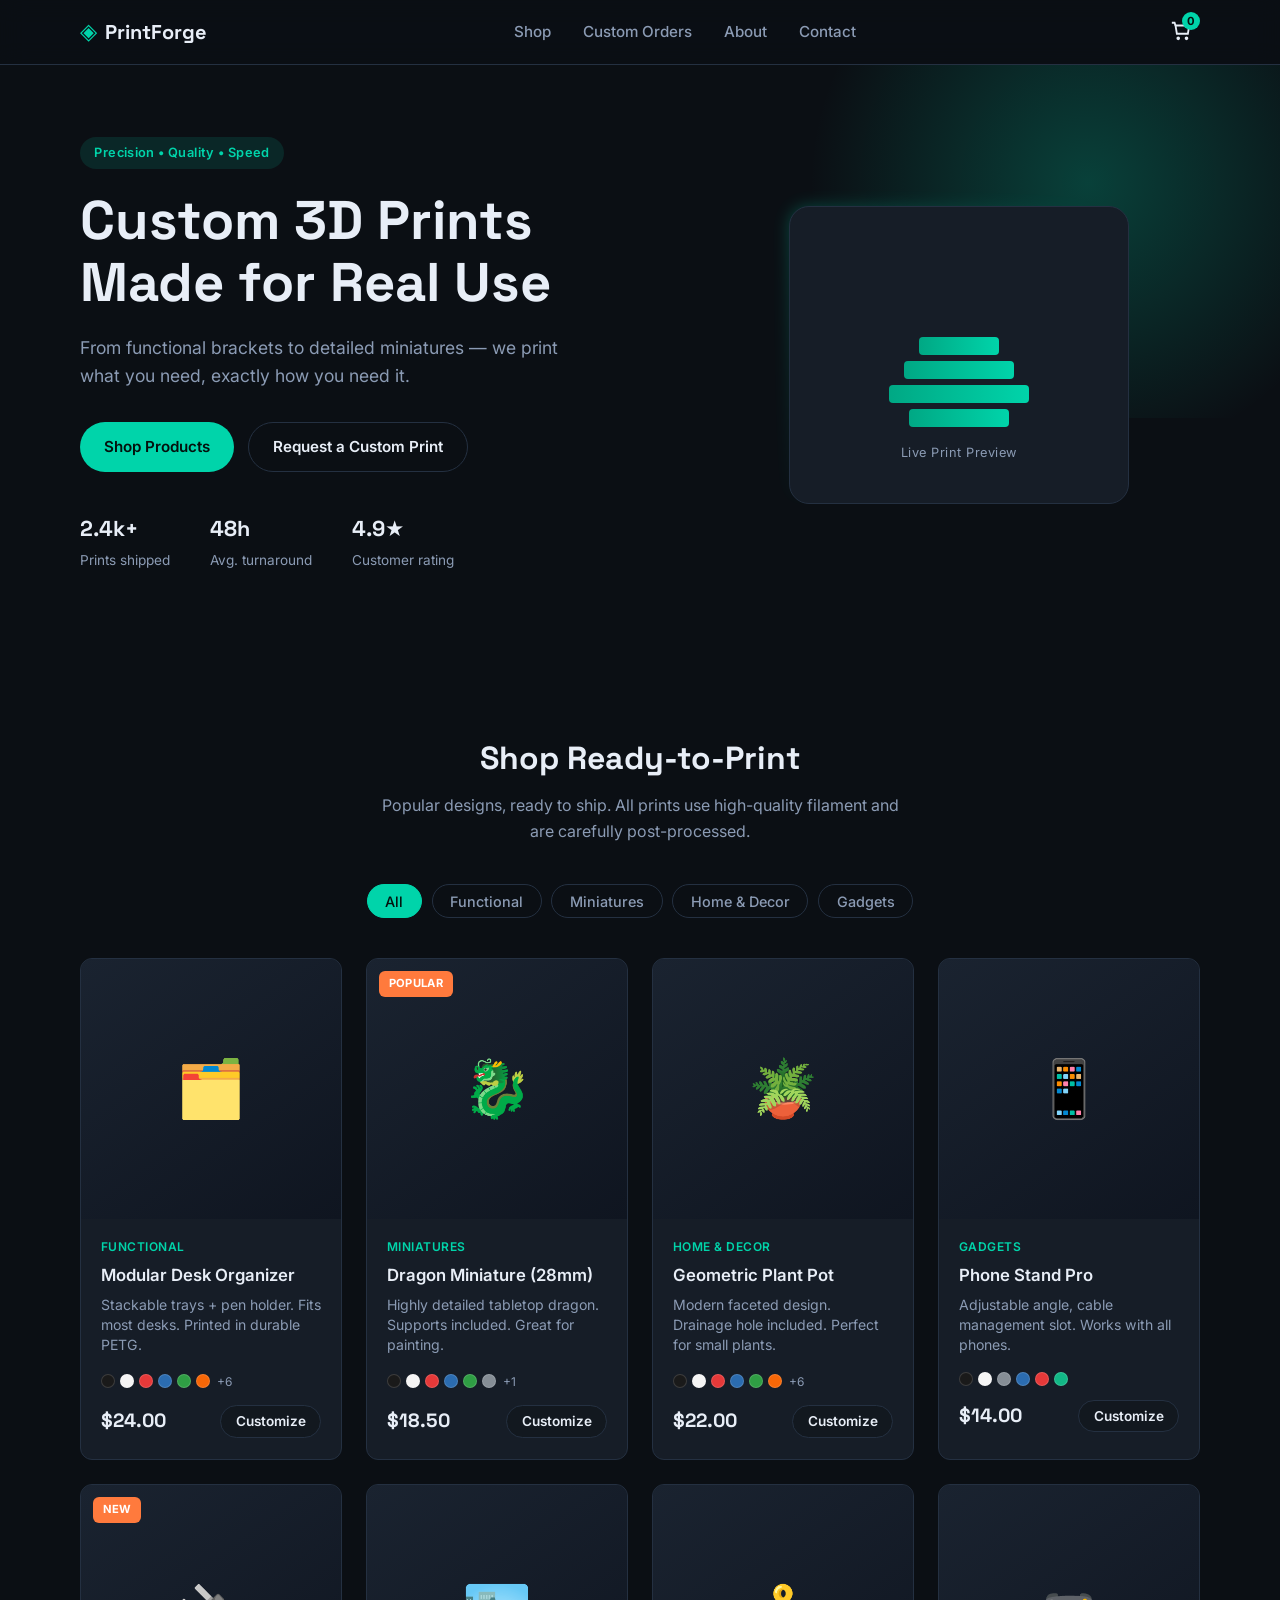
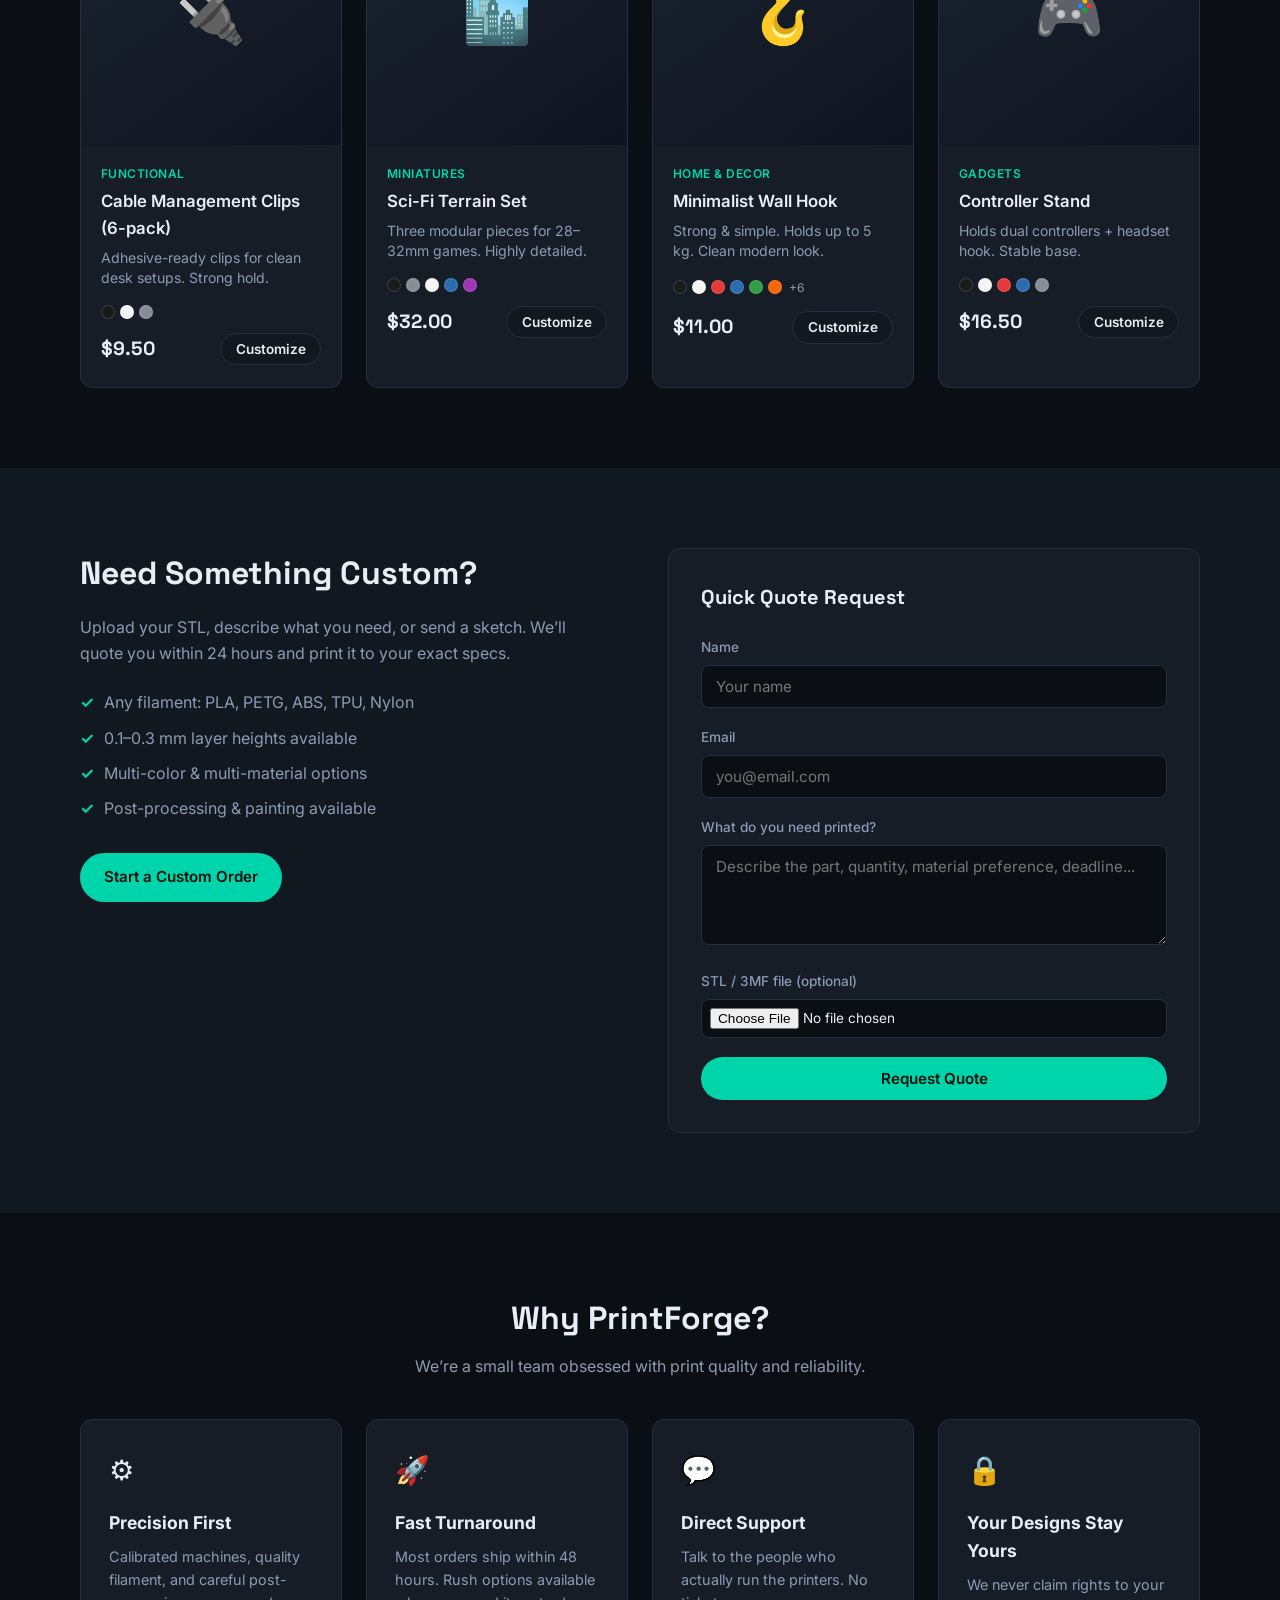
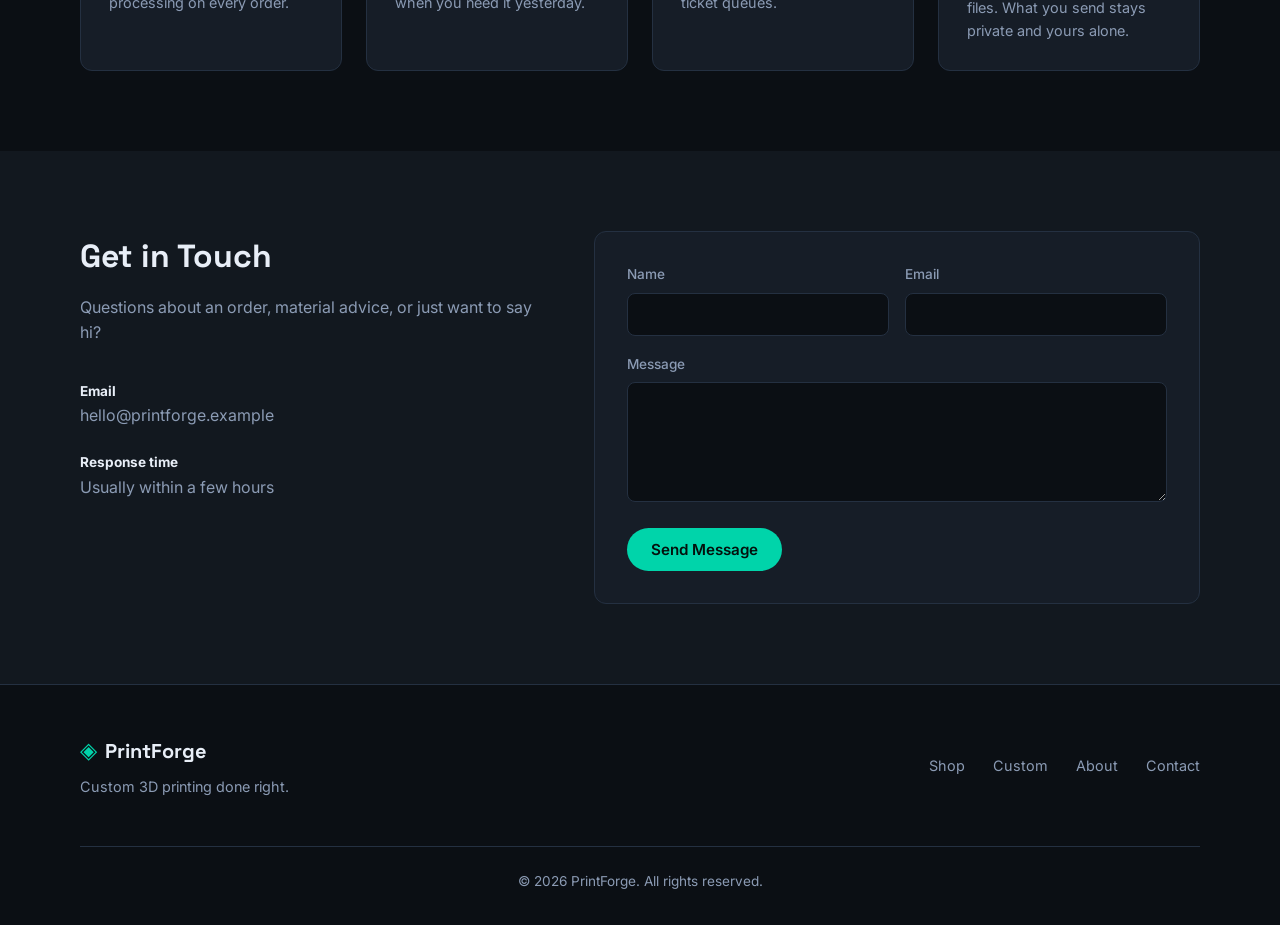
==== index.html @ bb6e5cdf "Add files via upload" ====
<!DOCTYPE html>
<html lang="en">
<head>
  <meta charset="UTF-8" />
  <meta name="viewport" content="width=device-width, initial-scale=1.0" />
  <title>PrintForge | Custom 3D Prints</title>
  <meta name="description" content="High-quality custom 3D prints. Functional parts, miniatures, and creative designs delivered fast." />
  <link rel="preconnect" href="https://fonts.googleapis.com" />
  <link rel="preconnect" href="https://fonts.gstatic.com" crossorigin />
  <link href="https://fonts.googleapis.com/css2?family=Inter:wght@400;500;600;700;800&family=Space+Grotesk:wght@500;600;700&display=swap" rel="stylesheet" />
  <link rel="stylesheet" href="styles.css" />
</head>
<body>
  <!-- Header -->
  <header class="header">
    <div class="container header-inner">
      <a href="#" class="logo">
        <span class="logo-icon">◈</span>
        <span class="logo-text">PrintForge</span>
      </a>
      <nav class="nav" id="nav">
        <a href="#products">Shop</a>
        <a href="#custom">Custom Orders</a>
        <a href="#about">About</a>
        <a href="#contact">Contact</a>
      </nav>
      <div class="header-actions">
        <button class="cart-btn" id="cartBtn" aria-label="Open cart">
          <svg width="22" height="22" viewBox="0 0 24 24" fill="none" stroke="currentColor" stroke-width="2">
            <path d="M6 6h15l-1.5 9h-12z"/>
            <circle cx="9" cy="20" r="1"/>
            <circle cx="18" cy="20" r="1"/>
            <path d="M6 6L5 3H2"/>
          </svg>
          <span class="cart-count" id="cartCount">0</span>
        </button>
        <button class="menu-btn" id="menuBtn" aria-label="Menu">
          <span></span><span></span><span></span>
        </button>
      </div>
    </div>
  </header>

  <!-- Hero -->
  <section class="hero">
    <div class="container hero-inner">
      <div class="hero-content">
        <p class="hero-badge">Precision • Quality • Speed</p>
        <h1>Custom 3D Prints<br />Made for Real Use</h1>
        <p class="hero-sub">
          From functional brackets to detailed miniatures — we print what you need, exactly how you need it.
        </p>
        <div class="hero-ctas">
          <a href="#products" class="btn btn-primary">Shop Products</a>
          <a href="#custom" class="btn btn-outline">Request a Custom Print</a>
        </div>
        <div class="hero-stats">
          <div><strong>2.4k+</strong><span>Prints shipped</span></div>
          <div><strong>48h</strong><span>Avg. turnaround</span></div>
          <div><strong>4.9★</strong><span>Customer rating</span></div>
        </div>
      </div>
      <div class="hero-visual">
        <div class="hero-card">
          <div class="hero-card-glow"></div>
          <div class="print-preview">
            <div class="layer layer-1"></div>
            <div class="layer layer-2"></div>
            <div class="layer layer-3"></div>
            <div class="layer layer-4"></div>
          </div>
          <p class="preview-label">Live Print Preview</p>
        </div>
      </div>
    </div>
  </section>

  <!-- Products -->
  <section class="products" id="products">
    <div class="container">
      <div class="section-header">
        <h2>Shop Ready-to-Print</h2>
        <p>Popular designs, ready to ship. All prints use high-quality filament and are carefully post-processed.</p>
      </div>

      <div class="filters">
        <button class="filter-btn active" data-filter="all">All</button>
        <button class="filter-btn" data-filter="functional">Functional</button>
        <button class="filter-btn" data-filter="miniatures">Miniatures</button>
        <button class="filter-btn" data-filter="home">Home & Decor</button>
        <button class="filter-btn" data-filter="gadgets">Gadgets</button>
      </div>

      <div class="product-grid" id="productGrid">
        <!-- Products injected by JS -->
      </div>
    </div>
  </section>

  <!-- Custom Orders -->
  <section class="custom" id="custom">
    <div class="container custom-inner">
      <div class="custom-content">
        <h2>Need Something Custom?</h2>
        <p>
          Upload your STL, describe what you need, or send a sketch. We’ll quote you within 24 hours and print it to your exact specs.
        </p>
        <ul class="custom-features">
          <li>Any filament: PLA, PETG, ABS, TPU, Nylon</li>
          <li>0.1–0.3 mm layer heights available</li>
          <li>Multi-color & multi-material options</li>
          <li>Post-processing & painting available</li>
        </ul>
        <a href="#contact" class="btn btn-primary">Start a Custom Order</a>
      </div>
      <div class="custom-form-card">
        <h3>Quick Quote Request</h3>
        <form id="quoteForm">
          <div class="form-group">
            <label for="name">Name</label>
            <input type="text" id="name" name="name" required placeholder="Your name" />
          </div>
          <div class="form-group">
            <label for="email">Email</label>
            <input type="email" id="email" name="email" required placeholder="you@email.com" />
          </div>
          <div class="form-group">
            <label for="description">What do you need printed?</label>
            <textarea id="description" name="description" rows="4" required placeholder="Describe the part, quantity, material preference, deadline..."></textarea>
          </div>
          <div class="form-group">
            <label for="file">STL / 3MF file (optional)</label>
            <input type="file" id="file" name="file" accept=".stl,.3mf,.obj" />
          </div>
          <button type="submit" class="btn btn-primary btn-full">Request Quote</button>
        </form>
      </div>
    </div>
  </section>

  <!-- About -->
  <section class="about" id="about">
    <div class="container">
      <div class="section-header">
        <h2>Why PrintForge?</h2>
        <p>We’re a small team obsessed with print quality and reliability.</p>
      </div>
      <div class="about-grid">
        <div class="about-card">
          <div class="about-icon">⚙️</div>
          <h3>Precision First</h3>
          <p>Calibrated machines, quality filament, and careful post-processing on every order.</p>
        </div>
        <div class="about-card">
          <div class="about-icon">🚀</div>
          <h3>Fast Turnaround</h3>
          <p>Most orders ship within 48 hours. Rush options available when you need it yesterday.</p>
        </div>
        <div class="about-card">
          <div class="about-icon">💬</div>
          <h3>Direct Support</h3>
          <p>Talk to the people who actually run the printers. No ticket queues.</p>
        </div>
        <div class="about-card">
          <div class="about-icon">🔒</div>
          <h3>Your Designs Stay Yours</h3>
          <p>We never claim rights to your files. What you send stays private and yours alone.</p>
        </div>
      </div>
    </div>
  </section>

  <!-- Contact -->
  <section class="contact" id="contact">
    <div class="container contact-inner">
      <div>
        <h2>Get in Touch</h2>
        <p>Questions about an order, material advice, or just want to say hi?</p>
        <div class="contact-details">
          <p><strong>Email</strong><br />hello@printforge.example</p>
          <p><strong>Response time</strong><br />Usually within a few hours</p>
        </div>
      </div>
      <form class="contact-form" id="contactForm">
        <div class="form-row">
          <div class="form-group">
            <label for="c-name">Name</label>
            <input type="text" id="c-name" required />
          </div>
          <div class="form-group">
            <label for="c-email">Email</label>
            <input type="email" id="c-email" required />
          </div>
        </div>
        <div class="form-group">
          <label for="c-message">Message</label>
          <textarea id="c-message" rows="5" required></textarea>
        </div>
        <button type="submit" class="btn btn-primary">Send Message</button>
      </form>
    </div>
  </section>

  <!-- Footer -->
  <footer class="footer">
    <div class="container footer-inner">
      <div class="footer-brand">
        <a href="#" class="logo">
          <span class="logo-icon">◈</span>
          <span class="logo-text">PrintForge</span>
        </a>
        <p>Custom 3D printing done right.</p>
      </div>
      <div class="footer-links">
        <a href="#products">Shop</a>
        <a href="#custom">Custom</a>
        <a href="#about">About</a>
        <a href="#contact">Contact</a>
      </div>
      <p class="copyright">© 2026 PrintForge. All rights reserved.</p>
    </div>
  </footer>

  <!-- Product Modal (Color Picker) -->
  <div class="modal-overlay" id="modalOverlay"></div>
  <div class="product-modal" id="productModal">
    <button class="modal-close" id="modalClose" aria-label="Close">×</button>
    <div class="modal-image">
      <img id="modalImage" src="" alt="" style="display:none; max-width:100%; max-height:160px; object-fit:contain;">
      <span id="modalEmoji">🗂️</span>
    </div>
    <div class="modal-body">
      <h2 id="modalTitle">Product Title</h2>
      <p id="modalDesc" class="modal-desc">Product description goes here.</p>
      <div class="modal-price" id="modalPrice">$0.00</div>

      <div class="color-section">
        <div class="color-header">
          <span>Choose Color</span>
          <strong id="selectedColorLabel">Black</strong>
        </div>
        <div class="color-options" id="colorOptions">
          <!-- Color swatches injected by JS -->
        </div>
      </div>

      <button class="btn btn-primary btn-full" id="modalAddBtn">Add to Cart</button>
    </div>
  </div>

  <!-- Cart Drawer -->
  <div class="cart-overlay" id="cartOverlay"></div>
  <aside class="cart-drawer" id="cartDrawer">
    <div class="cart-header">
      <h3>Your Cart</h3>
      <button class="close-cart" id="closeCart" aria-label="Close cart">×</button>
    </div>
    <div class="cart-items" id="cartItems">
      <!-- Cart items injected here -->
    </div>
    <div class="cart-footer">
      <div class="cart-total">
        <span>Total</span>
        <strong id="cartTotal">$0.00</strong>
      </div>
      <button class="btn btn-primary btn-full" id="checkoutBtn">Checkout</button>
      <p class="cart-note">Demo cart — connect Stripe or PayPal to accept real payments.</p>
    </div>
  </aside>

  <!-- Toast -->
  <div class="toast" id="toast"></div>

  <script src="script.js"></script>
</body>
</html>
---- styles.css ----
/* ===== Reset & Base ===== */
*, *::before, *::after {
  box-sizing: border-box;
  margin: 0;
  padding: 0;
}

:root {
  --bg: #0b0f14;
  --bg-elevated: #12181f;
  --bg-card: #161d27;
  --border: #243041;
  --text: #e8eef7;
  --text-muted: #8b9bb4;
  --accent: #00d4aa;
  --accent-dim: #00a884;
  --accent-glow: rgba(0, 212, 170, 0.25);
  --orange: #ff7a3d;
  --radius: 12px;
  --radius-sm: 8px;
  --shadow: 0 8px 32px rgba(0, 0, 0, 0.4);
  --font: 'Inter', system-ui, sans-serif;
  --font-display: 'Space Grotesk', system-ui, sans-serif;
}

html {
  scroll-behavior: smooth;
}

body {
  font-family: var(--font);
  background: var(--bg);
  color: var(--text);
  line-height: 1.6;
  overflow-x: hidden;
}

img {
  max-width: 100%;
  display: block;
}

a {
  color: inherit;
  text-decoration: none;
}

button {
  font-family: inherit;
  cursor: pointer;
  border: none;
  background: none;
}

.container {
  width: min(1120px, 92%);
  margin-inline: auto;
}

/* ===== Buttons ===== */
.btn {
  display: inline-flex;
  align-items: center;
  justify-content: center;
  gap: 0.5rem;
  padding: 0.75rem 1.5rem;
  border-radius: 999px;
  font-weight: 600;
  font-size: 0.95rem;
  transition: all 0.2s ease;
}

.btn-primary {
  background: var(--accent);
  color: #04110d;
}

.btn-primary:hover {
  background: #00e8b8;
  transform: translateY(-1px);
  box-shadow: 0 6px 20px var(--accent-glow);
}

.btn-outline {
  border: 1.5px solid var(--border);
  color: var(--text);
}

.btn-outline:hover {
  border-color: var(--accent);
  color: var(--accent);
}

.btn-full {
  width: 100%;
}

/* ===== Header ===== */
.header {
  position: sticky;
  top: 0;
  z-index: 100;
  background: rgba(11, 15, 20, 0.85);
  backdrop-filter: blur(12px);
  border-bottom: 1px solid var(--border);
}

.header-inner {
  display: flex;
  align-items: center;
  justify-content: space-between;
  height: 64px;
}

.logo {
  display: flex;
  align-items: center;
  gap: 0.5rem;
  font-family: var(--font-display);
  font-weight: 700;
  font-size: 1.25rem;
}

.logo-icon {
  color: var(--accent);
  font-size: 1.4rem;
}

.nav {
  display: flex;
  gap: 2rem;
}

.nav a {
  color: var(--text-muted);
  font-weight: 500;
  font-size: 0.95rem;
  transition: color 0.2s;
}

.nav a:hover {
  color: var(--text);
}

.header-actions {
  display: flex;
  align-items: center;
  gap: 0.75rem;
}

.cart-btn {
  position: relative;
  color: var(--text);
  padding: 0.5rem;
}

.cart-count {
  position: absolute;
  top: 0;
  right: 0;
  background: var(--accent);
  color: #04110d;
  font-size: 0.7rem;
  font-weight: 700;
  width: 18px;
  height: 18px;
  border-radius: 50%;
  display: flex;
  align-items: center;
  justify-content: center;
}

.menu-btn {
  display: none;
  flex-direction: column;
  gap: 5px;
  padding: 0.5rem;
}

.menu-btn span {
  display: block;
  width: 22px;
  height: 2px;
  background: var(--text);
  border-radius: 2px;
}

/* ===== Hero ===== */
.hero {
  padding: 4.5rem 0 5rem;
  position: relative;
  overflow: hidden;
}

.hero::before {
  content: '';
  position: absolute;
  top: -20%;
  right: -10%;
  width: 50%;
  height: 80%;
  background: radial-gradient(circle, var(--accent-glow) 0%, transparent 70%);
  pointer-events: none;
}

.hero-inner {
  display: grid;
  grid-template-columns: 1.1fr 0.9fr;
  gap: 3rem;
  align-items: center;
}

.hero-badge {
  display: inline-block;
  background: rgba(0, 212, 170, 0.12);
  color: var(--accent);
  font-size: 0.8rem;
  font-weight: 600;
  padding: 0.35rem 0.9rem;
  border-radius: 999px;
  margin-bottom: 1.25rem;
  letter-spacing: 0.03em;
}

.hero h1 {
  font-family: var(--font-display);
  font-size: clamp(2.4rem, 5vw, 3.4rem);
  font-weight: 700;
  line-height: 1.15;
  margin-bottom: 1.25rem;
}

.hero-sub {
  color: var(--text-muted);
  font-size: 1.1rem;
  max-width: 480px;
  margin-bottom: 2rem;
}

.hero-ctas {
  display: flex;
  flex-wrap: wrap;
  gap: 0.85rem;
  margin-bottom: 2.5rem;
}

.hero-stats {
  display: flex;
  gap: 2.5rem;
}

.hero-stats strong {
  display: block;
  font-family: var(--font-display);
  font-size: 1.35rem;
  font-weight: 700;
}

.hero-stats span {
  font-size: 0.85rem;
  color: var(--text-muted);
}

/* Hero visual */
.hero-visual {
  display: flex;
  justify-content: center;
}

.hero-card {
  position: relative;
  background: var(--bg-card);
  border: 1px solid var(--border);
  border-radius: 20px;
  padding: 2.5rem 2rem;
  width: 100%;
  max-width: 340px;
  text-align: center;
}

.hero-card-glow {
  position: absolute;
  inset: -1px;
  border-radius: 20px;
  background: linear-gradient(135deg, var(--accent), transparent 50%);
  opacity: 0.3;
  z-index: -1;
  filter: blur(8px);
}

.print-preview {
  height: 180px;
  display: flex;
  flex-direction: column;
  justify-content: flex-end;
  align-items: center;
  gap: 6px;
  margin-bottom: 1rem;
}

.layer {
  background: linear-gradient(90deg, var(--accent-dim), var(--accent));
  border-radius: 4px;
  animation: build 2.4s ease-in-out infinite;
}

.layer-1 { width: 80px; height: 18px; animation-delay: 0s; }
.layer-2 { width: 110px; height: 18px; animation-delay: 0.15s; }
.layer-3 { width: 140px; height: 18px; animation-delay: 0.3s; }
.layer-4 { width: 100px; height: 18px; animation-delay: 0.45s; }

@keyframes build {
  0%, 100% { opacity: 0.4; transform: scaleX(0.92); }
  50% { opacity: 1; transform: scaleX(1); }
}

.preview-label {
  font-size: 0.8rem;
  color: var(--text-muted);
  letter-spacing: 0.04em;
}

/* ===== Products ===== */
.products {
  padding: 5rem 0;
}

.section-header {
  text-align: center;
  margin-bottom: 2.5rem;
}

.section-header h2 {
  font-family: var(--font-display);
  font-size: 2rem;
  margin-bottom: 0.6rem;
}

.section-header p {
  color: var(--text-muted);
  max-width: 520px;
  margin-inline: auto;
}

.filters {
  display: flex;
  flex-wrap: wrap;
  justify-content: center;
  gap: 0.6rem;
  margin-bottom: 2.5rem;
}

.filter-btn {
  padding: 0.45rem 1.1rem;
  border-radius: 999px;
  font-size: 0.9rem;
  font-weight: 500;
  color: var(--text-muted);
  border: 1px solid var(--border);
  transition: all 0.2s;
}

.filter-btn:hover,
.filter-btn.active {
  background: var(--accent);
  color: #04110d;
  border-color: var(--accent);
}

.product-grid {
  display: grid;
  grid-template-columns: repeat(auto-fill, minmax(260px, 1fr));
  gap: 1.5rem;
}

.product-card {
  background: var(--bg-card);
  border: 1px solid var(--border);
  border-radius: var(--radius);
  overflow: hidden;
  transition: transform 0.2s, border-color 0.2s, box-shadow 0.2s;
}

.product-card:hover {
  transform: translateY(-4px);
  border-color: #2e3d52;
  box-shadow: var(--shadow);
}

.product-image {
  aspect-ratio: 1;
  background: linear-gradient(145deg, #1a2330, #0f1520);
  display: flex;
  align-items: center;
  justify-content: center;
  font-size: 3.5rem;
  position: relative;
}

.product-badge {
  position: absolute;
  top: 12px;
  left: 12px;
  background: var(--orange);
  color: #fff;
  font-size: 0.7rem;
  font-weight: 700;
  padding: 0.25rem 0.6rem;
  border-radius: 6px;
  text-transform: uppercase;
  letter-spacing: 0.03em;
}

.product-body {
  padding: 1.15rem 1.25rem 1.35rem;
}

.product-category {
  font-size: 0.75rem;
  color: var(--accent);
  font-weight: 600;
  text-transform: uppercase;
  letter-spacing: 0.04em;
  margin-bottom: 0.35rem;
}

.product-title {
  font-weight: 600;
  font-size: 1.05rem;
  margin-bottom: 0.35rem;
}

.product-desc {
  font-size: 0.88rem;
  color: var(--text-muted);
  margin-bottom: 1rem;
  line-height: 1.45;
}

.product-footer {
  display: flex;
  align-items: center;
  justify-content: space-between;
}

.product-price {
  font-family: var(--font-display);
  font-weight: 700;
  font-size: 1.2rem;
}

.add-btn {
  background: var(--bg-elevated);
  border: 1px solid var(--border);
  color: var(--text);
  padding: 0.45rem 0.9rem;
  border-radius: 999px;
  font-size: 0.85rem;
  font-weight: 600;
  transition: all 0.2s;
}

.add-btn:hover {
  background: var(--accent);
  color: #04110d;
  border-color: var(--accent);
}

/* ===== Custom ===== */
.custom {
  padding: 5rem 0;
  background: var(--bg-elevated);
}

.custom-inner {
  display: grid;
  grid-template-columns: 1fr 1fr;
  gap: 3.5rem;
  align-items: start;
}

.custom h2 {
  font-family: var(--font-display);
  font-size: 2rem;
  margin-bottom: 1rem;
}

.custom > .container > .custom-content > p,
.custom-content p {
  color: var(--text-muted);
  margin-bottom: 1.5rem;
}

.custom-features {
  list-style: none;
  margin-bottom: 2rem;
}

.custom-features li {
  position: relative;
  padding-left: 1.5rem;
  margin-bottom: 0.6rem;
  color: var(--text-muted);
}

.custom-features li::before {
  content: '✓';
  position: absolute;
  left: 0;
  color: var(--accent);
  font-weight: 700;
}

.custom-form-card {
  background: var(--bg-card);
  border: 1px solid var(--border);
  border-radius: var(--radius);
  padding: 2rem;
}

.custom-form-card h3 {
  font-family: var(--font-display);
  margin-bottom: 1.5rem;
  font-size: 1.25rem;
}

.form-group {
  margin-bottom: 1.15rem;
}

.form-group label {
  display: block;
  font-size: 0.85rem;
  font-weight: 500;
  margin-bottom: 0.4rem;
  color: var(--text-muted);
}

.form-group input,
.form-group textarea {
  width: 100%;
  background: var(--bg);
  border: 1px solid var(--border);
  border-radius: var(--radius-sm);
  padding: 0.7rem 0.9rem;
  color: var(--text);
  font-family: inherit;
  font-size: 0.95rem;
  transition: border-color 0.2s;
}

.form-group input:focus,
.form-group textarea:focus {
  outline: none;
  border-color: var(--accent);
}

.form-group input[type="file"] {
  padding: 0.5rem;
  font-size: 0.85rem;
}

/* ===== About ===== */
.about {
  padding: 5rem 0;
}

.about-grid {
  display: grid;
  grid-template-columns: repeat(auto-fit, minmax(220px, 1fr));
  gap: 1.5rem;
}

.about-card {
  background: var(--bg-card);
  border: 1px solid var(--border);
  border-radius: var(--radius);
  padding: 1.75rem;
  transition: border-color 0.2s;
}

.about-card:hover {
  border-color: #2e3d52;
}

.about-icon {
  font-size: 1.75rem;
  margin-bottom: 1rem;
}

.about-card h3 {
  font-size: 1.1rem;
  margin-bottom: 0.5rem;
}

.about-card p {
  font-size: 0.9rem;
  color: var(--text-muted);
}

/* ===== Contact ===== */
.contact {
  padding: 5rem 0;
  background: var(--bg-elevated);
}

.contact-inner {
  display: grid;
  grid-template-columns: 1fr 1.3fr;
  gap: 3rem;
}

.contact h2 {
  font-family: var(--font-display);
  font-size: 2rem;
  margin-bottom: 0.75rem;
}

.contact p {
  color: var(--text-muted);
}

.contact-details {
  margin-top: 2rem;
}

.contact-details p {
  margin-bottom: 1.25rem;
}

.contact-details strong {
  color: var(--text);
  font-size: 0.85rem;
}

.contact-form {
  background: var(--bg-card);
  border: 1px solid var(--border);
  border-radius: var(--radius);
  padding: 2rem;
}

.form-row {
  display: grid;
  grid-template-columns: 1fr 1fr;
  gap: 1rem;
}

/* ===== Footer ===== */
.footer {
  padding: 3rem 0 2rem;
  border-top: 1px solid var(--border);
}

.footer-inner {
  display: flex;
  flex-wrap: wrap;
  align-items: center;
  justify-content: space-between;
  gap: 1.5rem;
}

.footer-brand p {
  color: var(--text-muted);
  font-size: 0.9rem;
  margin-top: 0.4rem;
}

.footer-links {
  display: flex;
  gap: 1.75rem;
}

.footer-links a {
  color: var(--text-muted);
  font-size: 0.9rem;
}

.footer-links a:hover {
  color: var(--text);
}

.copyright {
  width: 100%;
  text-align: center;
  font-size: 0.85rem;
  color: var(--text-muted);
  margin-top: 1.5rem;
  padding-top: 1.5rem;
  border-top: 1px solid var(--border);
}

/* ===== Cart Drawer ===== */
.cart-overlay {
  position: fixed;
  inset: 0;
  background: rgba(0, 0, 0, 0.55);
  opacity: 0;
  visibility: hidden;
  transition: all 0.3s;
  z-index: 200;
}

.cart-overlay.open {
  opacity: 1;
  visibility: visible;
}

.cart-drawer {
  position: fixed;
  top: 0;
  right: 0;
  width: min(400px, 100%);
  height: 100%;
  background: var(--bg-elevated);
  border-left: 1px solid var(--border);
  z-index: 210;
  display: flex;
  flex-direction: column;
  transform: translateX(100%);
  transition: transform 0.3s ease;
}

.cart-drawer.open {
  transform: translateX(0);
}

.cart-header {
  display: flex;
  align-items: center;
  justify-content: space-between;
  padding: 1.25rem 1.5rem;
  border-bottom: 1px solid var(--border);
}

.cart-header h3 {
  font-family: var(--font-display);
  font-size: 1.2rem;
}

.close-cart {
  font-size: 1.6rem;
  color: var(--text-muted);
  line-height: 1;
}

.cart-items {
  flex: 1;
  overflow-y: auto;
  padding: 1rem 1.5rem;
}

.cart-empty {
  text-align: center;
  color: var(--text-muted);
  padding: 3rem 1rem;
}

.cart-item {
  display: flex;
  gap: 1rem;
  padding: 1rem 0;
  border-bottom: 1px solid var(--border);
}

.cart-item-img {
  width: 64px;
  height: 64px;
  background: var(--bg-card);
  border-radius: var(--radius-sm);
  display: flex;
  align-items: center;
  justify-content: center;
  font-size: 1.6rem;
  flex-shrink: 0;
}

.cart-item-info {
  flex: 1;
  min-width: 0;
}

.cart-item-title {
  font-weight: 600;
  font-size: 0.95rem;
  margin-bottom: 0.2rem;
}

.cart-item-price {
  color: var(--text-muted);
  font-size: 0.85rem;
}

.cart-item-actions {
  display: flex;
  align-items: center;
  gap: 0.6rem;
  margin-top: 0.5rem;
}

.qty-btn {
  width: 26px;
  height: 26px;
  border-radius: 6px;
  border: 1px solid var(--border);
  color: var(--text);
  font-size: 1rem;
  display: flex;
  align-items: center;
  justify-content: center;
}

.qty-btn:hover {
  border-color: var(--accent);
  color: var(--accent);
}

.remove-btn {
  color: #ff6b6b;
  font-size: 0.8rem;
  margin-left: auto;
}

.cart-footer {
  padding: 1.25rem 1.5rem;
  border-top: 1px solid var(--border);
}

.cart-total {
  display: flex;
  justify-content: space-between;
  margin-bottom: 1rem;
  font-size: 1.1rem;
}

.cart-note {
  font-size: 0.75rem;
  color: var(--text-muted);
  text-align: center;
  margin-top: 0.75rem;
}

/* ===== Toast ===== */
.toast {
  position: fixed;
  bottom: 2rem;
  left: 50%;
  transform: translateX(-50%) translateY(100px);
  background: var(--bg-card);
  border: 1px solid var(--border);
  color: var(--text);
  padding: 0.85rem 1.5rem;
  border-radius: 999px;
  font-weight: 500;
  font-size: 0.95rem;
  box-shadow: var(--shadow);
  opacity: 0;
  transition: all 0.3s ease;
  z-index: 300;
  pointer-events: none;
}

.toast.show {
  transform: translateX(-50%) translateY(0);
  opacity: 1;
}

/* ===== Responsive ===== */
@media (max-width: 900px) {
  .hero-inner,
  .custom-inner,
  .contact-inner {
    grid-template-columns: 1fr;
  }

  .hero-visual {
    order: -1;
  }

  .hero-card {
    max-width: 280px;
  }

  .nav {
    display: none;
    position: absolute;
    top: 64px;
    left: 0;
    right: 0;
    background: var(--bg-elevated);
    border-bottom: 1px solid var(--border);
    flex-direction: column;
    padding: 1rem;
    gap: 0;
  }

  .nav.open {
    display: flex;
  }

  .nav a {
    padding: 0.85rem 1rem;
  }

  .menu-btn {
    display: flex;
  }

  .form-row {
    grid-template-columns: 1fr;
  }
}

@media (max-width: 600px) {
  .hero-stats {
    gap: 1.5rem;
  }

  .hero-ctas {
    flex-direction: column;
  }

  .hero-ctas .btn {
    width: 100%;
  }
}

/* ===== Color Preview on Cards ===== */
.product-colors-preview {
  display: flex;
  align-items: center;
  gap: 5px;
  margin-bottom: 0.9rem;
  flex-wrap: wrap;
}

.color-dot {
  width: 14px;
  height: 14px;
  border-radius: 50%;
  border: 1.5px solid rgba(255,255,255,0.15);
  display: inline-block;
}

.color-more {
  font-size: 0.75rem;
  color: var(--text-muted);
  margin-left: 2px;
}

/* ===== Product Modal ===== */
.modal-overlay {
  position: fixed;
  inset: 0;
  background: rgba(0, 0, 0, 0.65);
  opacity: 0;
  visibility: hidden;
  transition: all 0.25s ease;
  z-index: 300;
}

.modal-overlay.open {
  opacity: 1;
  visibility: visible;
}

.product-modal {
  position: fixed;
  top: 50%;
  left: 50%;
  transform: translate(-50%, -50%) scale(0.95);
  width: min(420px, 92%);
  background: var(--bg-elevated);
  border: 1px solid var(--border);
  border-radius: 16px;
  z-index: 310;
  opacity: 0;
  visibility: hidden;
  transition: all 0.25s ease;
  overflow: hidden;
  box-shadow: 0 20px 60px rgba(0,0,0,0.5);
}

.product-modal.open {
  opacity: 1;
  visibility: visible;
  transform: translate(-50%, -50%) scale(1);
}

.modal-close {
  position: absolute;
  top: 12px;
  right: 14px;
  font-size: 1.6rem;
  color: var(--text-muted);
  line-height: 1;
  z-index: 5;
  background: rgba(0,0,0,0.3);
  width: 32px;
  height: 32px;
  border-radius: 50%;
  display: flex;
  align-items: center;
  justify-content: center;
}

.modal-close:hover {
  color: var(--text);
  background: rgba(0,0,0,0.5);
}

.modal-image {
  background: linear-gradient(145deg, #1a2330, #0f1520);
  height: 160px;
  display: flex;
  align-items: center;
  justify-content: center;
  font-size: 4.5rem;
}

.modal-body {
  padding: 1.5rem 1.5rem 1.75rem;
}

.modal-body h2 {
  font-family: var(--font-display);
  font-size: 1.35rem;
  margin-bottom: 0.5rem;
}

.modal-desc {
  color: var(--text-muted);
  font-size: 0.95rem;
  margin-bottom: 1rem;
  line-height: 1.5;
}

.modal-price {
  font-family: var(--font-display);
  font-size: 1.5rem;
  font-weight: 700;
  margin-bottom: 1.35rem;
}

/* Color picker */
.color-section {
  margin-bottom: 1.5rem;
}

.color-header {
  display: flex;
  justify-content: space-between;
  align-items: center;
  margin-bottom: 0.75rem;
  font-size: 0.9rem;
}

.color-header span {
  color: var(--text-muted);
}

.color-header strong {
  font-weight: 600;
}

.color-options {
  display: flex;
  flex-wrap: wrap;
  gap: 10px;
}

.color-swatch {
  width: 36px;
  height: 36px;
  border-radius: 50%;
  background: var(--swatch-color);
  border: 3px solid transparent;
  cursor: pointer;
  transition: all 0.15s ease;
  position: relative;
  box-shadow: 0 0 0 1px rgba(255,255,255,0.12);
}

.color-swatch:hover {
  transform: scale(1.12);
}

.color-swatch.active {
  border-color: var(--accent);
  box-shadow: 0 0 0 2px var(--accent), 0 0 12px var(--accent-glow);
}

/* White/light colors need a border so they're visible */
.color-swatch[style*="#f5f5f5"],
.color-swatch[style*="#e6a817"] {
  box-shadow: 0 0 0 1px rgba(255,255,255,0.35);
}

/* Cart color indicator */
.cart-item-meta {
  display: flex;
  align-items: center;
  gap: 6px;
  font-size: 0.85rem;
  color: var(--text-muted);
  margin-bottom: 0.35rem;
}

.cart-color-dot {
  width: 12px;
  height: 12px;
  border-radius: 50%;
  border: 1px solid rgba(255,255,255,0.2);
  flex-shrink: 0;
}

/* Product photos */
.product-photo {
  width: 100%;
  height: 100%;
  object-fit: cover;
}

.product-emoji,
.product-emoji-fallback {
  font-size: 3.5rem;
  display: flex;
  align-items: center;
  justify-content: center;
  width: 100%;
  height: 100%;
}

.cart-item-img img {
  width: 100%;
  height: 100%;
  object-fit: cover;
  border-radius: 6px;
}
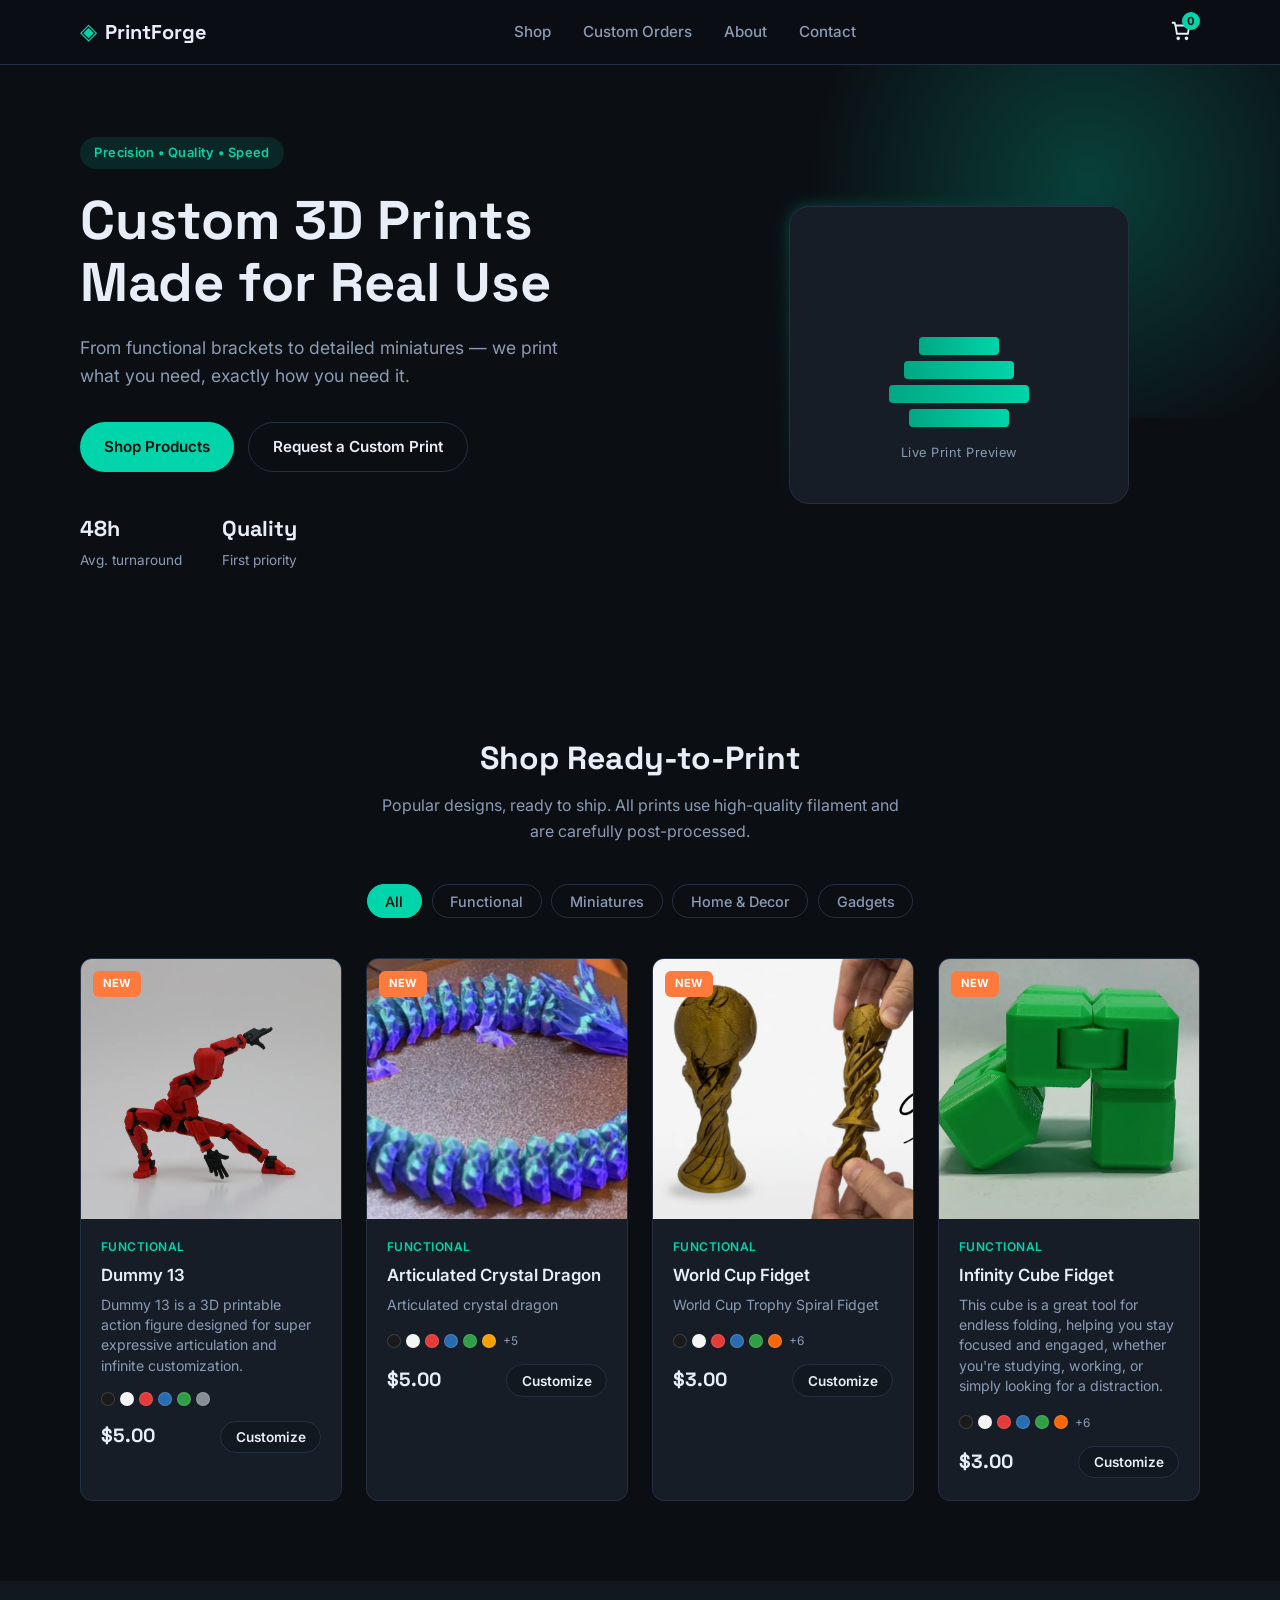
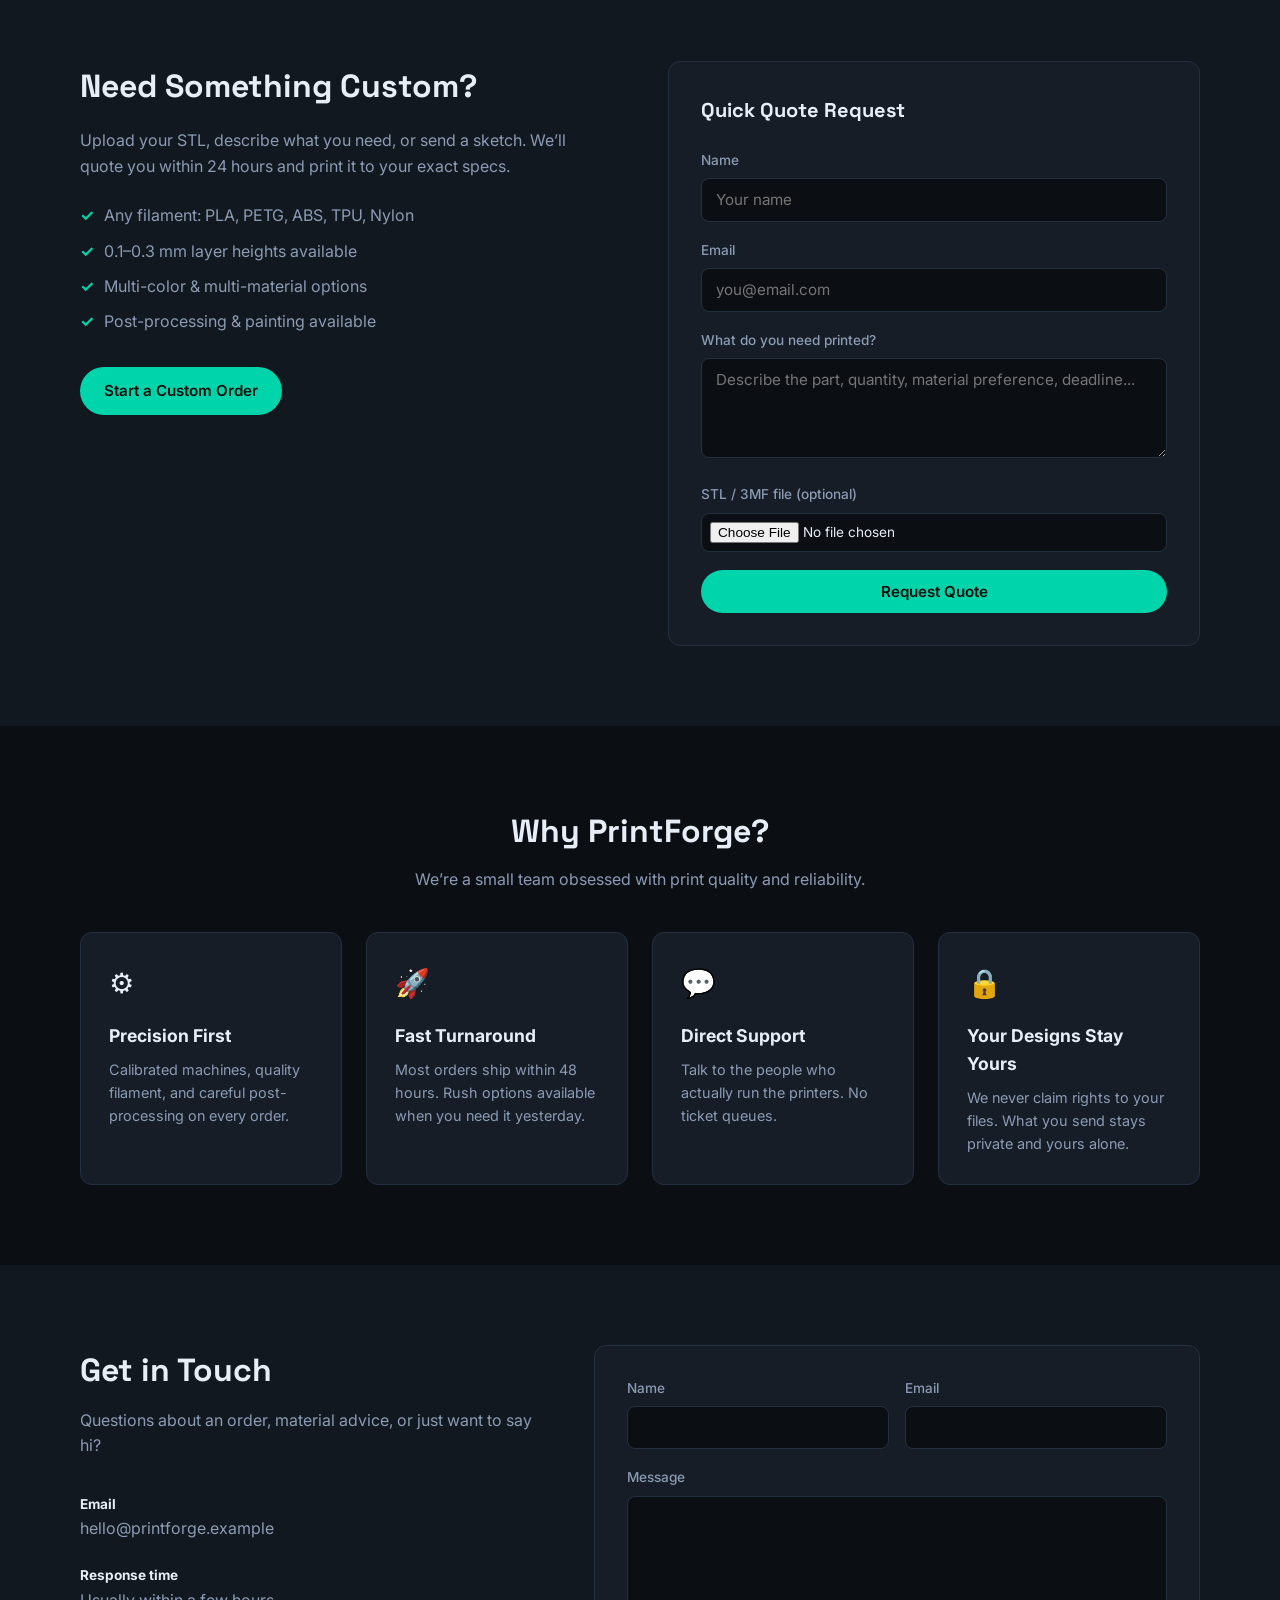
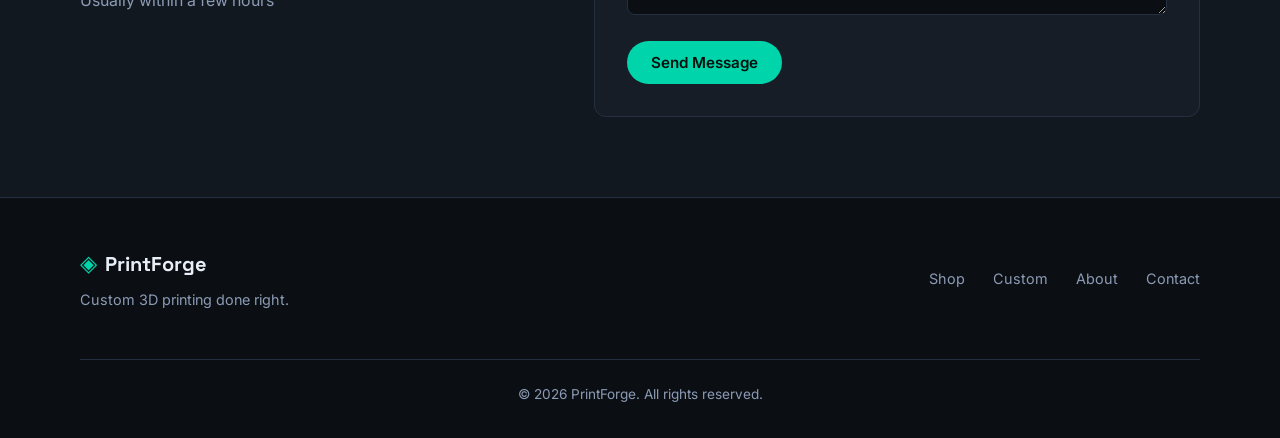
==== commit 77ceaf3f: "Add files via upload" ====
--- a/index.html
+++ b/index.html
@@ -55,9 +55,8 @@
           <a href="#custom" class="btn btn-outline">Request a Custom Print</a>
         </div>
         <div class="hero-stats">
-          <div><strong>2.4k+</strong><span>Prints shipped</span></div>
           <div><strong>48h</strong><span>Avg. turnaround</span></div>
-          <div><strong>4.9★</strong><span>Customer rating</span></div>
+          <div><strong>Quality</strong><span>First priority</span></div>
         </div>
       </div>
       <div class="hero-visual">
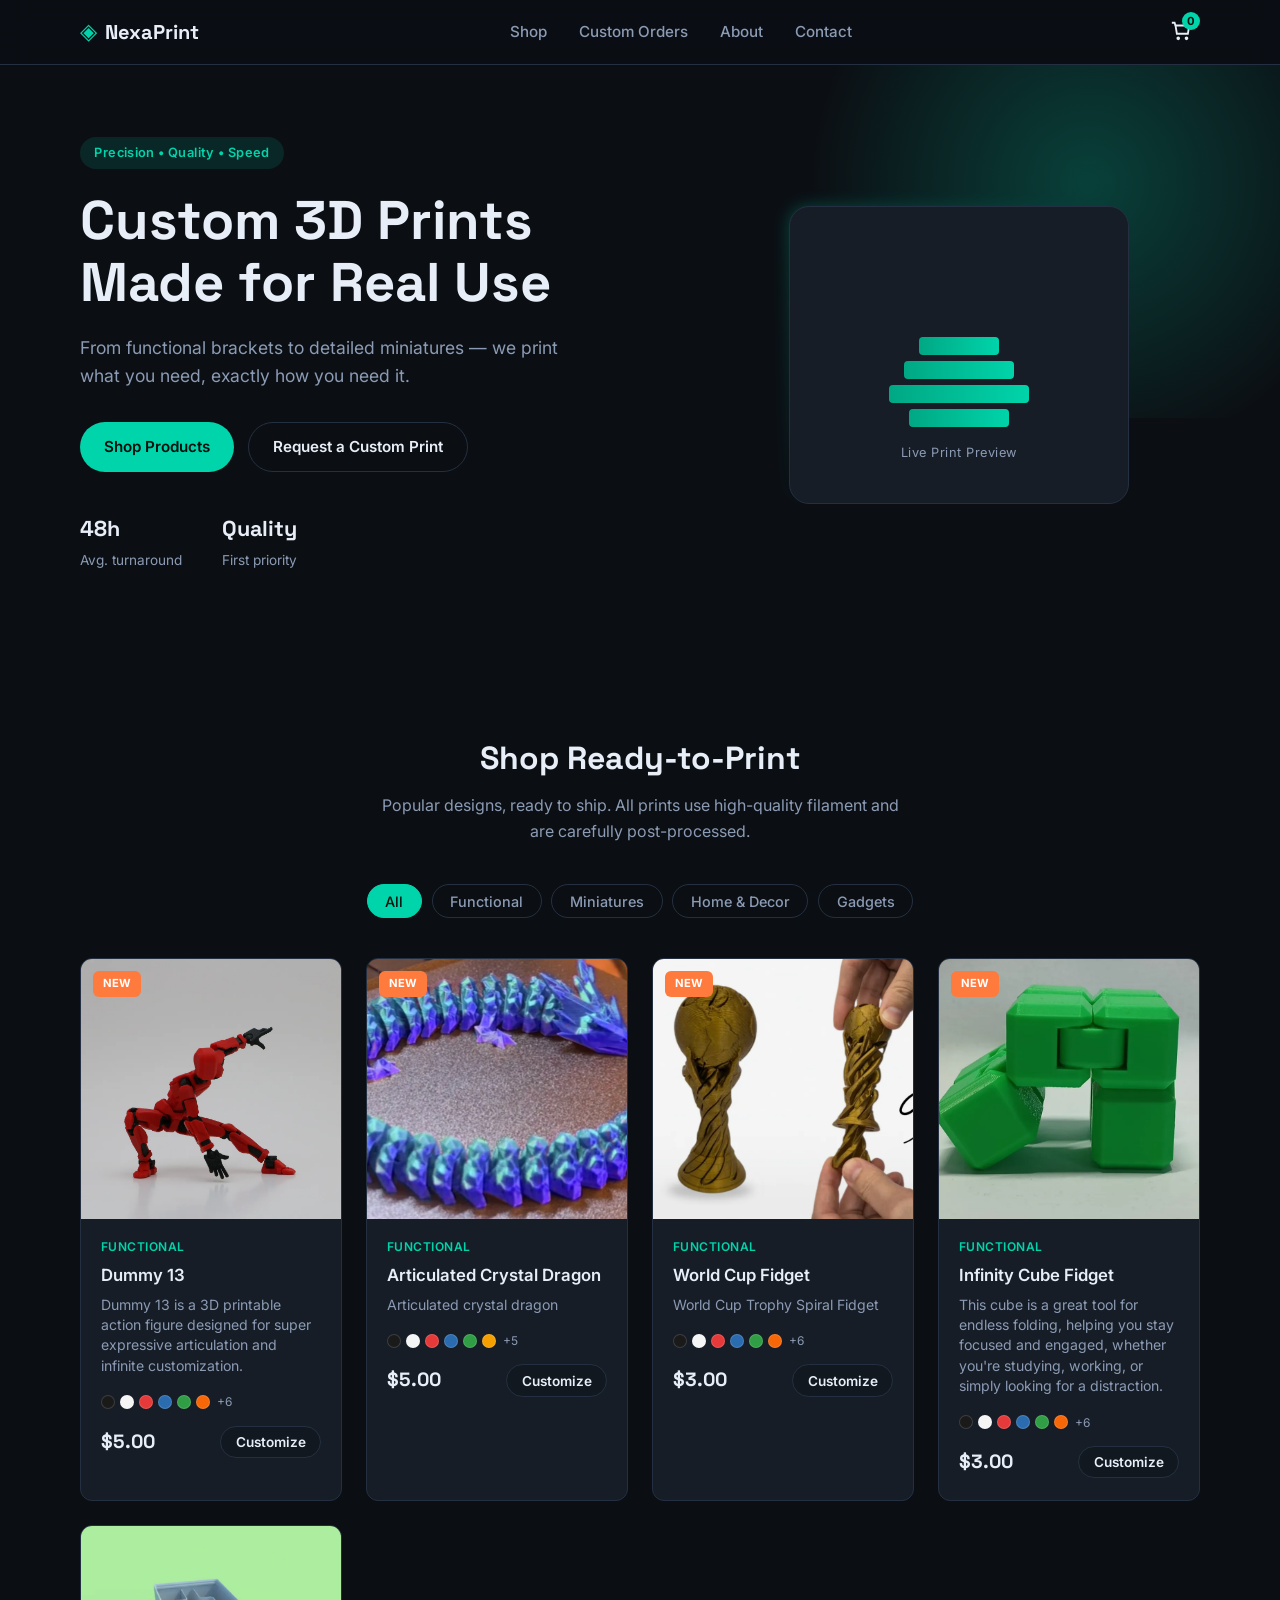
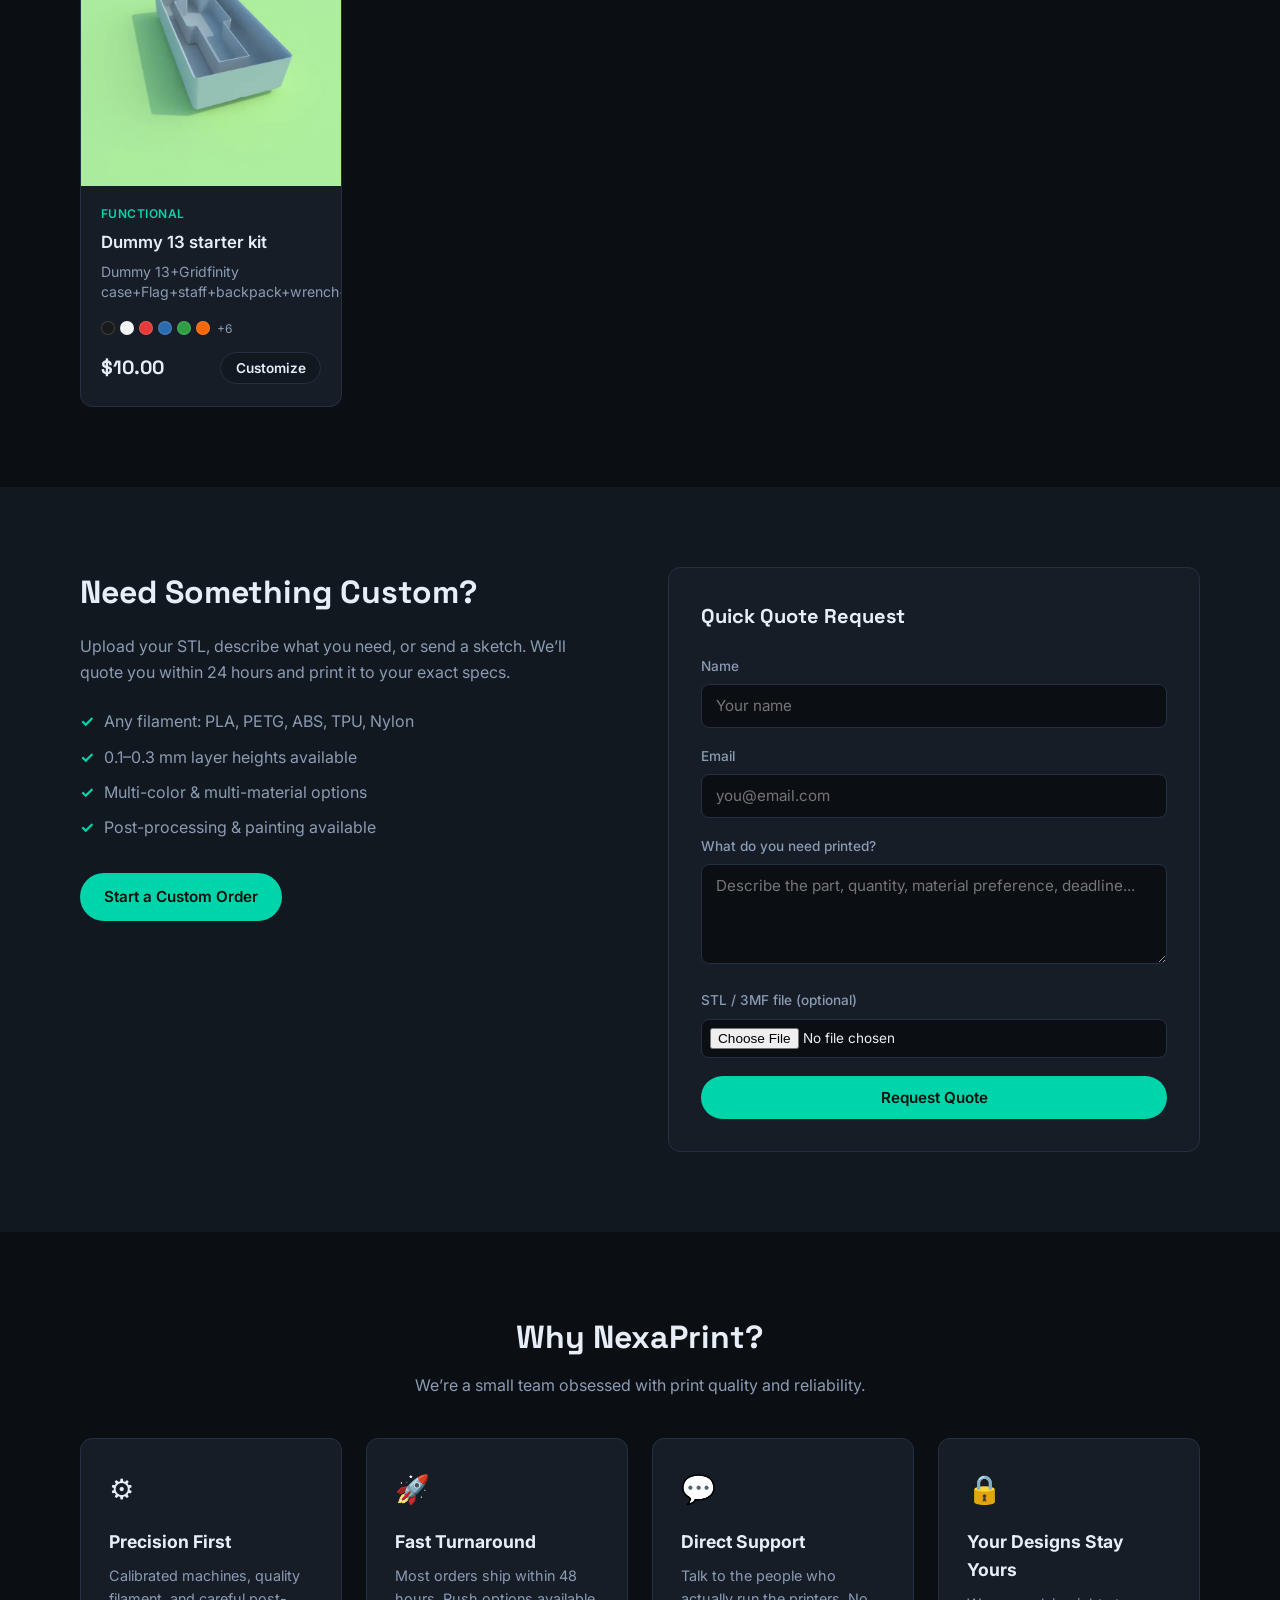
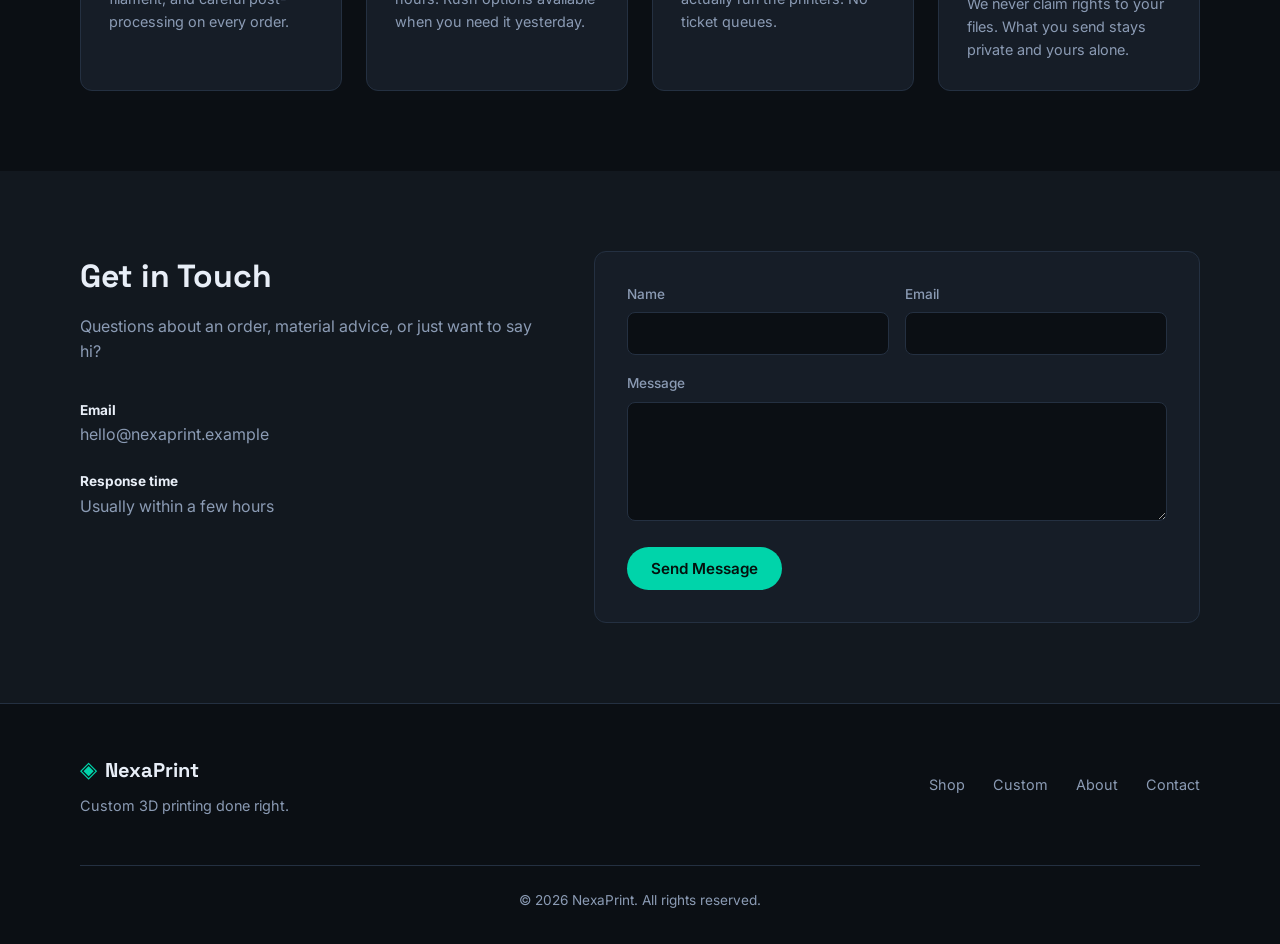
==== commit 792c7978: "Add files via upload" ====
--- a/index.html
+++ b/index.html
@@ -3,7 +3,7 @@
 <head>
   <meta charset="UTF-8" />
   <meta name="viewport" content="width=device-width, initial-scale=1.0" />
-  <title>PrintForge | Custom 3D Prints</title>
+  <title>NexaPrint | Custom 3D Prints</title>
   <meta name="description" content="High-quality custom 3D prints. Functional parts, miniatures, and creative designs delivered fast." />
   <link rel="preconnect" href="https://fonts.googleapis.com" />
   <link rel="preconnect" href="https://fonts.gstatic.com" crossorigin />
@@ -16,7 +16,7 @@
     <div class="container header-inner">
       <a href="#" class="logo">
         <span class="logo-icon">◈</span>
-        <span class="logo-text">PrintForge</span>
+        <span class="logo-text">NexaPrint</span>
       </a>
       <nav class="nav" id="nav">
         <a href="#products">Shop</a>
@@ -141,7 +141,7 @@
   <section class="about" id="about">
     <div class="container">
       <div class="section-header">
-        <h2>Why PrintForge?</h2>
+        <h2>Why NexaPrint?</h2>
         <p>We’re a small team obsessed with print quality and reliability.</p>
       </div>
       <div class="about-grid">
@@ -176,7 +176,7 @@
         <h2>Get in Touch</h2>
         <p>Questions about an order, material advice, or just want to say hi?</p>
         <div class="contact-details">
-          <p><strong>Email</strong><br />hello@printforge.example</p>
+          <p><strong>Email</strong><br />hello@nexaprint.example</p>
           <p><strong>Response time</strong><br />Usually within a few hours</p>
         </div>
       </div>
@@ -206,7 +206,7 @@
       <div class="footer-brand">
         <a href="#" class="logo">
           <span class="logo-icon">◈</span>
-          <span class="logo-text">PrintForge</span>
+          <span class="logo-text">NexaPrint</span>
         </a>
         <p>Custom 3D printing done right.</p>
       </div>
@@ -216,7 +216,7 @@
         <a href="#about">About</a>
         <a href="#contact">Contact</a>
       </div>
-      <p class="copyright">© 2026 PrintForge. All rights reserved.</p>
+      <p class="copyright">© 2026 NexaPrint. All rights reserved.</p>
     </div>
   </footer>
 
@@ -225,9 +225,10 @@
   <div class="product-modal" id="productModal">
     <button class="modal-close" id="modalClose" aria-label="Close">×</button>
     <div class="modal-image">
-      <img id="modalImage" src="" alt="" style="display:none; max-width:100%; max-height:160px; object-fit:contain;">
+      <img id="modalImage" src="" alt="" style="display:none; max-width:100%; max-height:180px; object-fit:contain;">
       <span id="modalEmoji">🗂️</span>
     </div>
+    <div class="modal-thumbs" id="modalThumbs" style="display:none;"></div>
     <div class="modal-body">
       <h2 id="modalTitle">Product Title</h2>
       <p id="modalDesc" class="modal-desc">Product description goes here.</p>
@@ -262,10 +263,21 @@
         <span>Total</span>
         <strong id="cartTotal">$0.00</strong>
       </div>
-      <button class="btn btn-primary btn-full" id="checkoutBtn">Checkout</button>
-      <p class="cart-note">Demo cart — connect Stripe or PayPal to accept real payments.</p>
+      <button class="btn btn-primary btn-full" id="checkoutBtn">Place Order</button>
+      <p class="cart-note">Order details will be emailed to us. We’ll confirm and arrange payment/shipping.</p>
     </div>
   </aside>
+
+  <!-- Hidden form used to email the order via Web3Forms -->
+  <form id="orderForm" action="https://api.web3forms.com/submit" method="POST" style="display:none;">
+    <input type="hidden" name="access_key" value="cdf3cecf-fa99-4d0a-b716-c5fac7258b18">
+    <input type="hidden" name="subject" value="New NexaPrint Order">
+    <input type="hidden" name="from_name" value="NexaPrint Shop">
+    <input type="text" name="name" id="orderName">
+    <textarea name="message" id="orderDetails"></textarea>
+    <input type="text" name="total" id="orderTotal">
+  </form>
+
 
   <!-- Toast -->
   <div class="toast" id="toast"></div>
--- a/styles.css
+++ b/styles.css
@@ -1137,3 +1137,39 @@
   object-fit: cover;
   border-radius: 6px;
 }
+
+/* Modal multi-image thumbs */
+.modal-thumbs {
+  display: flex;
+  gap: 8px;
+  padding: 0.75rem 1.25rem 0;
+  overflow-x: auto;
+  justify-content: center;
+}
+
+.modal-thumb {
+  width: 48px;
+  height: 48px;
+  border-radius: 8px;
+  overflow: hidden;
+  border: 2px solid transparent;
+  padding: 0;
+  background: var(--bg);
+  cursor: pointer;
+  flex-shrink: 0;
+}
+
+.modal-thumb img {
+  width: 100%;
+  height: 100%;
+  object-fit: cover;
+  display: block;
+}
+
+.modal-thumb.active {
+  border-color: var(--accent);
+}
+
+.modal-thumb:hover {
+  border-color: #2e3d52;
+}
